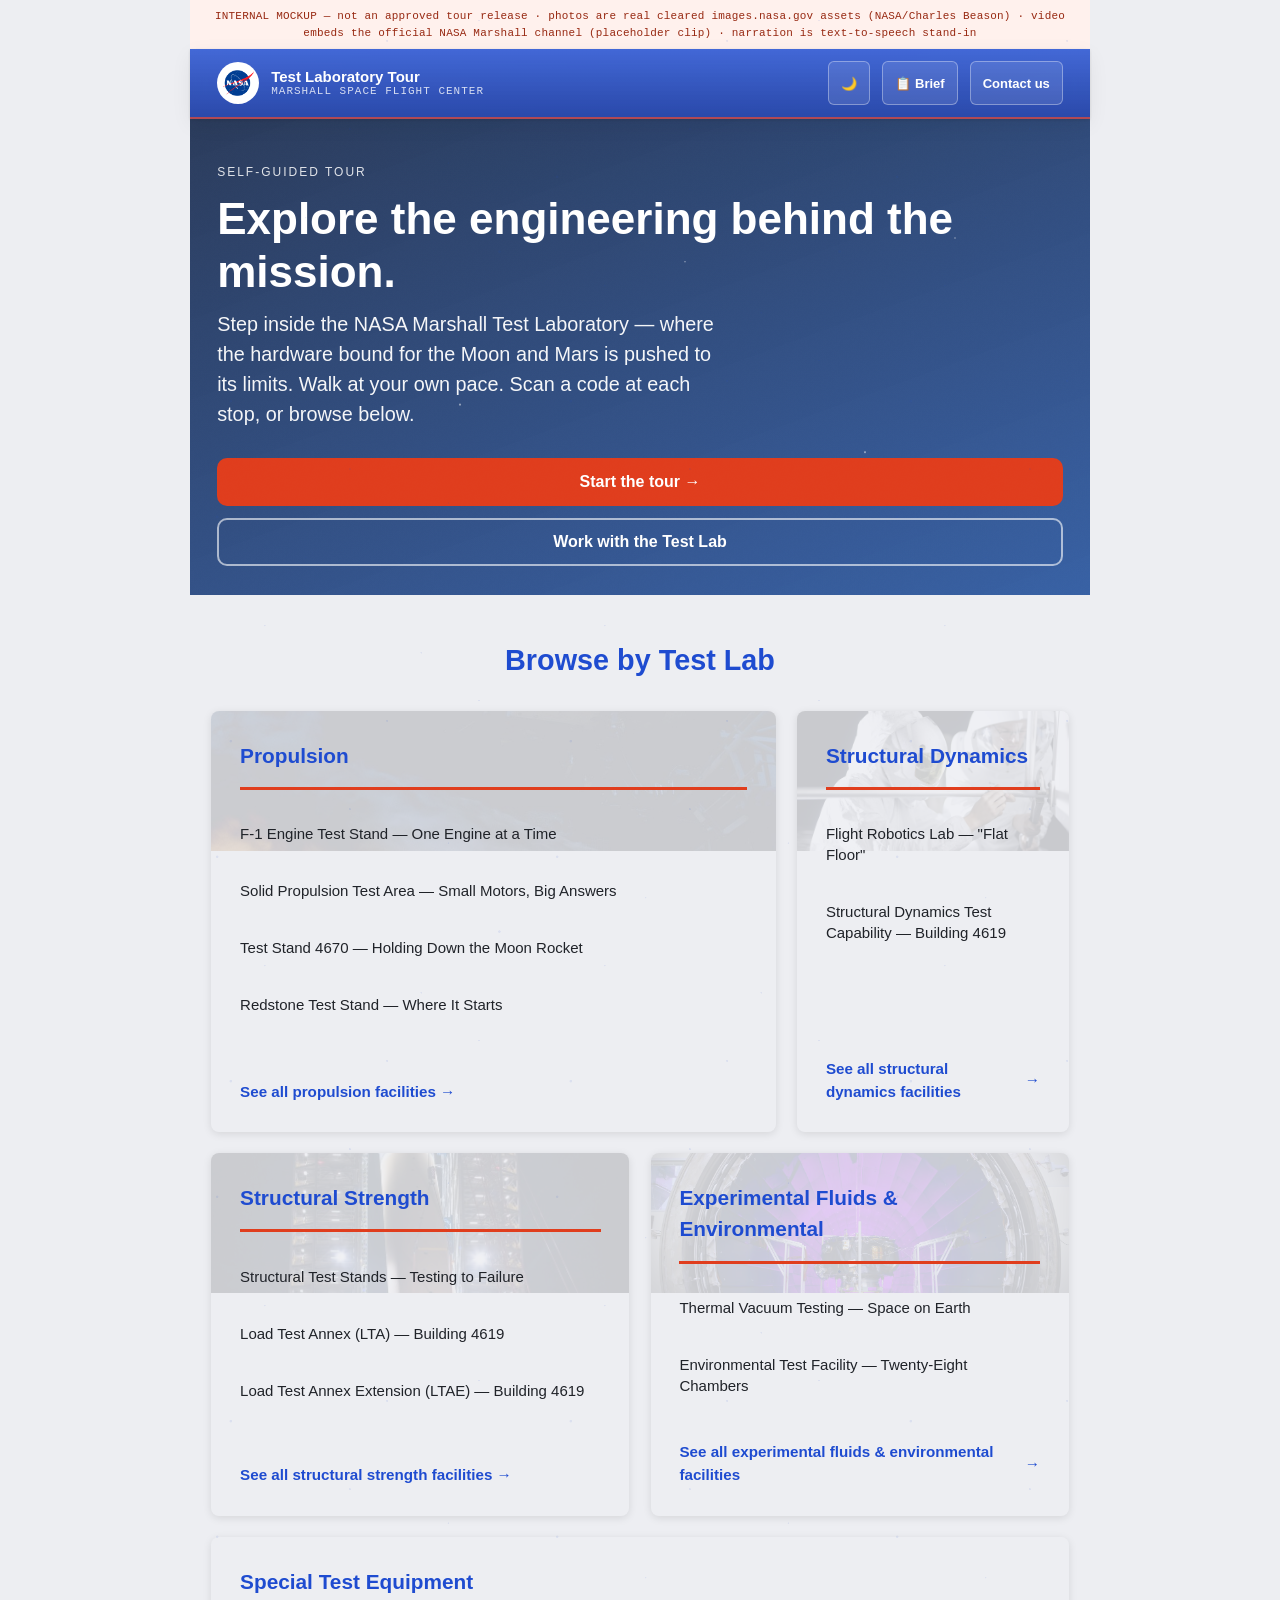
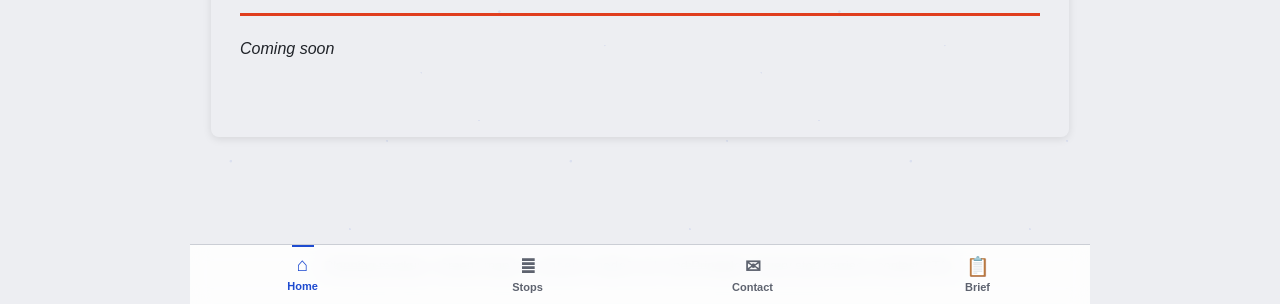
==== tourapp/index.html @ 0aaee5a4 "Initial commit: MSFC Test Lab Tour App Co-Authored-By: Claude <noreply@anthropic.com>" ====
<!DOCTYPE html>
<html lang="en">
<head>
<meta charset="UTF-8">
<meta name="viewport" content="width=device-width, initial-scale=1.0">
<title>MSFC Test Lab Tour — Mockup</title>
<link rel="stylesheet" href="css/variables.css">
<link rel="stylesheet" href="css/base.css">
<link rel="stylesheet" href="css/components.css">
<link rel="stylesheet" href="css/brief.css">
<link rel="stylesheet" href="css/tabs.css">
<link rel="stylesheet" href="css/search.css">
<link rel="stylesheet" href="css/lab-cards.css">
</head>
<body>
<a class="skip" href="#main">Skip to content</a>
<div class="shell">
  <div class="starfield" aria-hidden="true"></div>
  <div class="grain" aria-hidden="true"></div>
  <div class="mockbanner">INTERNAL MOCKUP — not an approved tour release · photos are real cleared images.nasa.gov assets (NASA/Charles Beason) · video embeds the official NASA Marshall channel (placeholder clip) · narration is text-to-speech stand-in</div>

  <header class="appbar">
    <div class="badge" aria-hidden="true"><img src="media/shared/img/NASA-Logo-Large.png" alt=""></div>
    <div class="titles">
      <b>Test Laboratory Tour</b>
      <span>Marshall Space Flight Center</span>
    </div>
    <div class="spacer"></div>
    <button class="barbtn" id="theme-toggle" onclick="toggleTheme()" aria-label="Toggle dark mode">🌙</button>
    <button class="barbtn" onclick="show('brief')">📋 Brief</button>
    <button class="barbtn" onclick="show('contact')">Contact us</button>
  </header>

  <main id="main">
    <!-- ============ WELCOME / ENTRY ============ -->
    <section id="welcome" class="view active" aria-label="Welcome">
      <div class="hero bg-floor" style="--hero-bg-url:url('media/flat-floor/img/hero-alt.jpg')">
        <div class="stars" aria-hidden="true"></div>
        <p class="eyebrow">Self-Guided Tour</p>
        <h1>Explore the engineering behind the mission.</h1>
        <p>Step inside the NASA Marshall Test Laboratory — where the hardware bound for the Moon and Mars is pushed to its limits. Walk at your own pace. Scan a code at each stop, or browse below.</p>
        <div class="cta-row">
          <button class="btn red" onclick="show('map')">Start the tour →</button>
          <button class="btn secondary" style="background:transparent;color:var(--on-accent);border-color:rgba(255,255,255,.6)" onclick="show('contact')">Work with the Test Lab</button>
        </div>
      </div>

      <!-- Lab Categories Section -->
      <div class="lab-section">
        <h2>Browse by Test Lab</h2>
        <div class="lab-grid" id="lab-grid">
          <!-- Populated by js/render.js from data/stops.js -->
        </div>
      </div>
    </section>

    <!-- ============ TOUR DIRECTORY / MAP ============ -->
    <section id="map" class="view" aria-label="Tour stops">
      <div class="pad">
        <h1>Tour stops</h1>
        <p class="muted">Marshall Test Laboratory facilities · Browse all stops or choose a curated tour below</p>

        <div class="search-box" style="margin:var(--space-lg) 0">
          <input type="search" id="stop-search" placeholder="Search by building, name, or tag..." aria-label="Search stops">
        </div>

        <div class="filter-row">
          <div class="filter-group">
            <label class="filter-label">Curated Tours</label>
            <div id="tour-chips" class="chips">
              <!-- populated from data/tours.js by js/render.js; empty/hidden if no tours defined -->
            </div>
          </div>
          <div class="filter-group">
            <label class="filter-label">Status</label>
            <div id="directory-chips" class="chips">
              <!-- Active/Legacy toggle + Campus Map, populated by js/render.js -->
            </div>
          </div>
        </div>

        <div id="directory-list">
          <!-- one .stopcard per entry in data/stops.js, populated by js/render.js -->
        </div>
      </div>
    </section>

    <!-- ============ MSFC CAMPUS MAP ============ -->
    <section id="campus-map" class="view" aria-label="MSFC campus map">
      <div class="stop-head">
        <button class="crumbs" onclick="show('map')">← All stops</button>
      </div>
      <div class="pad" style="padding-top:0">
        <h1>Campus map</h1>
        <p class="muted">Tap a pin to jump to that stop.</p>
        <div id="campus-map-mount">
          <!-- populated from data/stops.js by js/render.js -->
        </div>
      </div>
    </section>

    <!-- ============ TOUR STOPS (generated) ============ -->
    <!--
      Every <section class="view" id="..."> for a tour stop is built at
      runtime by js/render.js from data/stops.js. Add a facility by adding
      an object to that file — nothing here needs to change.
    -->
    <span id="stops-mount" style="display:contents"></span>

    <!-- ============ WORK WITH THE TEST LAB ============ -->
    <section id="contact" class="view" aria-label="Work with the Test Lab">
      <div class="hero bg-floor" style="padding:34px 22px 28px;--hero-bg-url:url('media/flat-floor/img/bg.jpg')">
        <div class="stars" aria-hidden="true"></div>
        <p class="eyebrow" style="position:relative">Partner with us</p>
        <h1 style="position:relative;font-size:26px">Work with the Test Laboratory</h1>
        <p style="position:relative">From a single test to a long-term partnership — here's how to bring your hardware to Marshall.</p>
      </div>
      <div class="pad">
        <h2 style="margin-top:8px">What we offer</h2>

        <div class="svc"><div class="ic">🛰</div><div><h3>Docking &amp; contact dynamics</h3><div class="muted" style="font-size:14px">Proximity-operations and capture testing on the Flat Floor.</div></div></div>
        <div class="svc"><div class="ic">🌗</div><div><h3>Dynamic lighting simulation</h3><div class="muted" style="font-size:14px">Recreate solar and lunar South Pole lighting conditions.</div></div></div>
        <div class="svc"><div class="ic">🤖</div><div><h3>Robotic &amp; GN&amp;C simulation</h3><div class="muted" style="font-size:14px">Man-in-the-loop simulation for guidance, navigation &amp; control.</div></div></div>

        <div class="cta-card" style="margin-top:20px">
          <h3>Get in touch</h3>
          <p>Tell us about your test needs and a Test Lab representative will follow up.</p>
          <a class="btn red small" style="margin-top:8px" href="mailto:msfc-testlab-tours@example.nasa.gov?subject=Test%20Lab%20inquiry">✉ Email the Test Lab team</a>
          <p style="margin-top:12px;font-size:12px;opacity:.8">Placeholder: a monitored <b>role mailbox</b>, not an individual — so inquiries route reliably and survive staff changes.</p>
        </div>

        <h2>Ways to partner</h2>
        <div class="info-row">
          <div class="cell"><div class="k">Agreement</div><div class="v">Space Act</div></div>
          <div class="cell"><div class="k">Funded</div><div class="v">Reimbursable</div></div>
          <div class="cell"><div class="k">Collab</div><div class="v">Gov &amp; Industry</div></div>
        </div>
        <p class="muted" style="font-size:13px;margin-top:10px">Partnering details above are placeholders for the planning mock — replace with cleared, reviewed content.</p>
      </div>
    </section>

    <!-- ============ PROJECT BRIEF (for reviewers) ============ -->
    <section id="brief" class="view brief" aria-label="Project brief">
      <div class="pad">
        <p style="color:var(--nasa-blue);font-size:12px;letter-spacing:2px;text-transform:uppercase;font-weight:700;margin:0">For reviewers</p>
        <h1>Project Brief — Test Lab Self-Guided Tour</h1>
        <p class="muted">The thinking behind the prototype: the concept, the decisions and <em>why</em>, the roadmap, and what research says makes a tour great. The interactive prototype is the <b>Home / Stops / Contact</b> tabs; this brief is the plan.</p>

        <div class="callout"><b>How to review:</b> (1) Click through the prototype — Home → Stops → Flat Floor → Contact; try <b>Listen</b>, the <b>quiz</b>, and the <b>video</b>. (2) Read this brief. (3) Anything marked “placeholder” is illustrative — real media and content go through clearance. Full write-ups live in the project folder’s <code>.md</code> files (listed at the end).</div>

        <h2>1 · The concept</h2>
        <ul>
          <li><b>What:</b> a self-guided tour visitors reach by QR at each stop (or on a loaner tablet) — facts, images, video, and a way to contact us.</li>
          <li><b>Two goals at once:</b> <em>educate</em> (the engineering) and <em>advertise</em> (our testing services). Every stop carries a “Work with the Test Lab” call-to-action.</li>
          <li><b>One repository, many outputs:</b> the same cleared content feeds the on-site tour <em>and</em> static presentations for captive audiences. Build the content once; render it many ways.</li>
        </ul>

        <h2>2 · Key decisions &amp; why</h2>
        <table>
          <thead><tr><th>#</th><th>Decision</th><th>Why</th><th>Status</th></tr></thead>
          <tbody>
            <tr><td>D1</td><td>A <b>new public content store, air-gapped</b> from the existing CUI “Capabilities &amp; Tours” app — that app is a reference for authors, never a data source</td><td>It’s a CUI system; the gap prevents spillage and brittle coupling</td><td><span class="pill">Decided</span></td></tr>
            <tr><td>D2</td><td>Mirror capability <b>names by convention</b>, no live integration</td><td>Only real overlap is identity; avoids coupling to an app we can’t change</td><td><span class="pill">Decided</span></td></tr>
            <tr><td>D3</td><td><b>Tablet-first, offline-first;</b> pilot = one loaner iPad (check-in/out)</td><td>Cell likely unavailable at stops; visitors can’t join NASA Wi-Fi</td><td><span class="pill">Decided</span></td></tr>
            <tr><td>D4</td><td><b>One content model → many renderers</b> (tablet, web, presentations)</td><td>The tour and the presentations are the same content in different contexts</td><td><span class="pill">Decided</span></td></tr>
            <tr><td>D5</td><td><b>Clearance stored as an auditable per-item record;</b> fail-closed publish gate</td><td>A yes/no boolean can’t tell “un-reviewed” from “rejected,” and leaves no audit trail</td><td><span class="pill">Decided</span></td></tr>
            <tr><td>D6</td><td><b>Content store = a team-owned SharePoint List;</b> publish via Power Automate</td><td>Non-developer editable, versioned, native audit trail; fits our M365 skills</td><td><span class="pill">Confirmed</span></td></tr>
            <tr><td>D7</td><td><b>Prefer already-public NASA sources</b> (NTRS, nasa.gov, images.nasa.gov) as cleared inputs</td><td>NASA already made the release call by publishing — lightens our review</td><td><span class="pill">Decided</span></td></tr>
          </tbody>
        </table>

        <h2>3 · Design principles (12)</h2>
        <ul>
          <li>1 · <b>Content is data, not code</b> — one repository, two products</li>
          <li>2 · <b>Static-first, server-light</b> — minimize attack surface &amp; cost</li>
          <li>3 · <b>Clearance before publish</b> — nothing ships un-reviewed</li>
          <li>4 · <b>Accessibility is the floor</b> (Section 508 / WCAG 2.1 AA)</li>
          <li>5 · <b>Works on the worst phone, worst signal</b></li>
          <li>6 · <b>Maintainable by a non-developer</b> — design for handoff</li>
          <li>7 · <b>Dual-purpose by construction</b> — educate <em>and</em> advertise</li>
          <li>8 · <b>Approved resources only</b> (NASAWDS, images.nasa.gov, official video)</li>
          <li>9 · <b>Engage through progressive disclosure</b>, not volume</li>
          <li>10 · <b>Measure intent, respect privacy</b> — anonymous, no PII</li>
          <li>11 · <b>Story over inventory</b> — don’t let the database shape the tour</li>
          <li>12 · <b>The screen serves the room</b> — point attention to the real hardware</li>
        </ul>

        <h2>4 · Roadmap</h2>
        <div class="callout warn"><b>The critical path is governance &amp; people, not software.</b> The build is the easy part. This fails — if it fails — because content can’t get cleared, no hosting path materializes, or maintenance collapses at handoff. So discovery is front-loaded and the build sits downstream of it.</div>
        <div class="spine">Phase 0  Discovery &amp; Governance  ───────────────┐  (gates everything public-facing)
                                              │
Phase 1  Content Model &amp; Store  ── partly ────┤  (can start before Phase 0 closes)
            parallel to Phase 0               ▼
Phase 2  Single-Stop Pilot (Flat Floor)  ── first live test of the clearance gate
                                              ▼
Phase 3  Evaluate  ── GO / NO-GO ─────────────┐
                                              ▼
Phase 4  Scale content + renderers     Phase 5  Handoff &amp; Sustainment (alongside 4)</div>
        <ul>
          <li><b>Phase 0 — Discovery &amp; Governance:</b> find the public-release authority + turnaround, the Comms/OCIO hosting path, and how an approval is recorded. <em>Critical path.</em></li>
          <li><b>Phase 1 — Content model &amp; store:</b> stand up the SharePoint List with the clearance fields; design a simple publish step. May overlap Phase 0.</li>
          <li><b>Phase 2 — Single-stop pilot (Flat Floor):</b> author from already-public sources, run it through the <em>real</em> clearance process, load the iPad, and walk the actual stop to test connectivity + UX.</li>
          <li><b>Phase 3 — Evaluate:</b> explicit GO/NO-GO before scaling.</li>
          <li><b>Phase 4 — Scale:</b> remaining stops + the presentation renderer + (if a path exists) public web reach.</li>
          <li><b>Phase 5 — Handoff &amp; sustainment:</b> document the publish step where it lives; a &lt;30-min, no-developer update path; clearance re-review cadence.</li>
        </ul>
        <h3>Top risks</h3>
        <table>
          <thead><tr><th>Risk</th><th>Mitigation</th></tr></thead>
          <tbody>
            <tr><td><b>CUI / export spillage</b> (highest consequence)</td><td>Air gap (D1), fail-closed gate (D5), already-public sources (D7); the tablet bundle is 100% cleared</td></tr>
            <tr><td>No viable hosting / authority path</td><td>Phase 0 finds it first; the offline on-site tour doesn’t depend on public hosting</td></tr>
            <tr><td>Connectivity worse than assumed</td><td>Offline-first (D3); Phase 2 walks the actual stop to verify</td></tr>
            <tr><td>Publish step = single point of human failure</td><td>Keep it simple; document where it lives (D6 / Phase 5)</td></tr>
            <tr><td>Scope creep to a device fleet</td><td>Pilot is one loaner iPad; a fleet is a Phase 3 decision, not an assumption</td></tr>
          </tbody>
        </table>

        <h2>5 · What makes a great tour (research)</h2>
        <p><b>Benchmark to copy: Bloomberg Connects</b> — the free digital guide behind 1,500+ museums. Praised for exactly our constraints: downloadable <b>offline</b> guides, audio/video/text mix, <b>accessibility built in</b> (VoiceOver, captions, transcripts, zoom, font scaling, translation), a no-download route, and <b>wayfinding maps</b>. For space storytelling, <b>Kennedy Space Center</b> (Atlantis / Shuttle Launch Experience) is the model — it makes engineering <em>feel</em> like a mission.</p>
        <h3>What the winners do</h3>
        <ul>
          <li><b>Story over inventory</b> — people, place, purpose, plot; emotion, not a spec catalog.</li>
          <li><b>Guide, don’t dump</b> — a clear path beats a wall of options.</li>
          <li><b>Give the visitor a goal</b> — a thing to find/answer raises dwell time. (→ the quiz on each stop.)</li>
          <li><b>Design for sound-off</b> — captions/text-first; serves engagement <em>and</em> 508.</li>
          <li><b>Audio is the on-site superpower</b> — lets eyes stay on the real hardware. (→ the “Listen” player.)</li>
          <li><b>Offline + no-download</b> — exactly our model (validates the offline tablet).</li>
          <li><b>Wayfinding</b> — visitors get lost; orientation matters.</li>
        </ul>
        <h3>The honest counter-evidence</h3>
        <div class="callout"><b>Nielsen Norman Group:</b> virtual tours have “high interaction cost, moderate usefulness,” and in real estate 82% still said in-person was decisive. <b>But that’s the case against <em>remote</em> tours — our job is the inverse and the strong one:</b> we augment a real visit, not replace it. North-star that follows: <b>the screen serves the room</b> — the device points attention <em>outward</em> to the real hardware, never competing with it. And avoid over-immersion (gyroscope AR / fast 360 pans are nauseating).</div>
        <h3>Gaps this prototype closes (and one it doesn’t)</h3>
        <ul>
          <li>✅ <b>Audio</b> — added (“Listen,” text-to-speech stand-in).</li>
          <li>✅ <b>Interaction / goal</b> — added (“Look for it” + quiz).</li>
          <li>✅ <b>Video</b> — added (cleared NASA file, plays offline; placeholder for the Flat Floor clip).</li>
          <li>⬜ <b>Wayfinding / orientation</b> — still open (needs real floor/location info).</li>
        </ul>

        <h2>6 · Status &amp; open questions</h2>
        <p><b>Done:</b> the full planning corpus (principles, content model, decisions, roadmap, research) and this interactive prototype with real cleared images, a working offline video, audio, and an interaction — now backed by a single-source-of-truth content file (<code>data/stops.js</code>) instead of hand-written HTML per stop.</p>
        <p><b>Open — and these are people/governance, not code:</b></p>
        <ul>
          <li><span class="pill open">Open</span> Who holds <b>public-release authority</b>, what’s the turnaround, and does export review issue a trackable determination ID?</li>
          <li><span class="pill open">Open</span> Who is the MSFC <b>Comms / OCIO hosting contact</b>, and what’s the real path to a public surface?</li>
          <li><span class="pill open">Open</span> <b>POC contact model</b> — recommendation: a monitored <b>role mailbox</b>, not individuals (privacy + survives staff changes).</li>
          <li><span class="pill open">Open</span> <b>Wayfinding</b> design for the tour.</li>
        </ul>

        <h2>7 · Files in this package</h2>
        <ul>
          <li><code>design-principles.md</code> — the 12 principles in full</li>
          <li><code>content-model.md</code> — the schema (stops, items, clearance record)</li>
          <li><code>decisions.md</code> — D1–D7 with rejected alternatives</li>
          <li><code>roadmap.md</code> — phases, dependencies, risk register</li>
          <li><code>reference-great-tours.md</code> — the research with sources</li>
          <li><code>lessons-learned.md</code> — running log</li>
          <li><code>tourapp/index.html</code> — this app shell (open in any browser)</li>
          <li><code>tourapp/data/stops.js</code> — every stop's content, one place to edit</li>
          <li><code>tourapp/media/&lt;stop-id&gt;/</code> — that stop's images/video</li>
        </ul>
        <div class="callout" style="margin-top:22px"><b>To share:</b> zip the whole <code>tourapp</code> folder (keeps <code>media/</code>, <code>css/</code>, <code>js/</code>, and <code>data/</code> next to <code>index.html</code>) and send it. Your teammate just opens <code>index.html</code> in a browser — no install, no internet required.</div>
      </div>
    </section>

  </main>

  <nav class="tabbar" aria-label="Primary">
    <button id="tab-welcome" class="active" onclick="show('welcome')"><span class="gi" aria-hidden="true">⌂</span>Home</button>
    <button id="tab-map" onclick="show('map')"><span class="gi" aria-hidden="true">≣</span>Stops</button>
    <button id="tab-contact" onclick="show('contact')"><span class="gi" aria-hidden="true">✉</span>Contact</button>
    <button id="tab-brief" onclick="show('brief')"><span class="gi" aria-hidden="true">📋</span>Brief</button>
  </nav>

  <footer class="note">
    Planning mockup · screens map to <code>content-model.md</code> and Principle 7 (every stop carries a contact CTA).
  </footer>

  <dialog id="lightbox" aria-label="Photo">
    <div class="lb-frame">
      <button type="button" class="lb-close" aria-label="Close">&times;</button>
      <img alt="">
      <div class="lb-body">
        <p class="lb-caption"></p>
        <p class="lb-credit"></p>
      </div>
    </div>
  </dialog>
</div>

<script src="data/stops.js"></script>
<script src="data/tours.js"></script>
<script src="js/render-tabs.js"></script>
<script src="js/render.js"></script>
<script src="js/app.js"></script>
<script src="js/tabs.js"></script>
<script src="js/search.js"></script>
<script src="js/lightbox.js"></script>
<script src="js/narration.js"></script>
<script src="js/beats.js"></script>
<script src="js/quiz.js"></script>
</body>
</html>
---- tourapp/css/variables.css ----
/*
  Design tokens — the single source of truth for color, spacing, radius,
  and type scale. Every other CSS file references these; nothing should
  hardcode a hex color or a bare px value for these properties.

  Colors use oklch() instead of hex — perceptually uniform, so nudging
  lightness/chroma shifts a color predictably without drifting its hue.

  Light theme by default with dark theme toggle support. Light theme uses
  NASA blue header on white/light gray backgrounds (NASAWDS approach).
  Dark theme available via [data-theme="dark"] on html element.
*/
:root{
  /* ---- brand ---- */
  --nasa-blue:       oklch(47.6% 0.210 264.7);   /* #0b3d91 NASA blue — primary brand */
  --nasa-blue-fill:  oklch(47.6% 0.210 264.7);   /* solid fills (buttons, header) */
  --nasa-blue-dark:  oklch(38.0% 0.180 264.7);   /* #073381 — darker hover state */
  --nasa-red:        oklch(60.1% 0.204 33.0);    /* #fc3d21 NASA red — CTA accent */
  --good:            oklch(53.0% 0.153 163.2);   /* #00834a success green */
  --amber:           oklch(75.0% 0.139 69.5);    /* gold highlight for stats */

  /* ---- ink / surfaces (light theme) ---- */
  --ink:             oklch(25.0% 0.013 266.7);   /* #1b1b1b — dark text */
  --ink-soft:        oklch(50.0% 0.020 266.6);   /* #565c65 — muted text */
  --line:            oklch(85.0% 0.010 266.3);   /* #dfe1e2 — borders */
  --bg:              oklch(95.0% 0.005 266.4);   /* #eef0f2 — page background */
  --card:            oklch(100% 0.000 0);        /* #ffffff — white cards */
  --panel-2:         oklch(97.0% 0.005 266.4);   /* #f7f8f9 — subtle elevated surface */
  --on-accent:       oklch(100% 0.000 0);        /* white text on colored buttons */

  /* ---- hero gradient ramp (blue gradient backgrounds) ---- */
  --hero-navy-1:     oklch(47.6% 0.210 264.7);   /* NASA blue start */
  --hero-navy-2:     oklch(38.0% 0.180 264.7);   /* darker blue */
  --hero-blue-1:     oklch(47.6% 0.210 264.7);   /* NASA blue */
  --hero-blue-2:     oklch(57.0% 0.200 264.7);   /* lighter blue */
  --hero-blue-3:     oklch(67.0% 0.180 263.0);   /* lightest blue */
  --audio-navy:      oklch(45.0% 0.200 267.9);   /* audio player background */
  --spine-bg:        oklch(94.0% 0.010 268.1);   /* light gray for roadmap spine */
  --spine-ink:       oklch(47.6% 0.210 264.7);   /* NASA blue for spine text */

  /* ---- tinted backgrounds (chips, badges, callouts) ---- */
  --chip-blue-bg:    oklch(85.0% 0.050 264.7);   /* light blue chip background */
  --chip-grey-bg:    oklch(90.0% 0.005 267.6);   /* light gray chip background */
  --soon-bg:         oklch(95.0% 0.020 33.0);    /* light red/orange for "coming soon" */
  --soon-ink:        oklch(45.0% 0.150 33.3);    /* dark red text */
  --correct-bg:      oklch(93.0% 0.040 163.2);   /* light green for correct answers */
  --correct-ink:     oklch(40.0% 0.120 163.2);   /* dark green text */
  --wrong-bg:        oklch(95.0% 0.030 4.5);     /* light pink for wrong answers */
  --warn-bg:         oklch(95.0% 0.030 56.2);    /* light yellow for warnings */
  --table-head-bg:   oklch(92.0% 0.020 264.8);   /* light blue-gray table headers */
  --opt-bg:          oklch(97.0% 0.005 268.9);   /* very light gray for options */
  --code-bg:         oklch(95.0% 0.010 268.8);   /* light gray code background */
  --thumb-locked-1:  oklch(88.0% 0.010 270.7);   /* light gray locked thumbnail */
  --thumb-locked-2:  oklch(82.0% 0.015 270.5);   /* medium gray locked thumbnail */
  --mockbanner-ink:  oklch(45.0% 0.150 33.3);    /* dark red text for banner */
  --mockbanner-bg:   oklch(97.0% 0.020 33.0);    /* light pink banner background */

  /* ---- shape ---- */
  --radius:10px;
  --radius-sm:6px;
  --shadow:0 1px 3px rgba(0,0,0,.12), 0 6px 20px rgba(0,0,0,.06);

  /* ---- data / utility face ----
     Numeric readouts (key facts, stats, the brief's phase spine) use a
     monospace face so figures read like instrument output rather than
     prose — a deliberate nod to the test data this app is describing. */
  --font-mono:ui-monospace,"Cascadia Mono","SF Mono",Consolas,"Roboto Mono",monospace;

  /* ---- fluid space scale ----
     clamp() gives continuous scaling with viewport instead of snapping at
     a breakpoint. --space-gutter replaces the repeated 18px/20px/22px
     page-edge paddings; new work should reach for these rather than a
     bare px value. */
  --space-3xs: 0.25rem;   /* 4px */
  --space-2xs: 0.5rem;    /* 8px */
  --space-xs:  0.75rem;   /* 12px */
  --space-sm:  1rem;      /* 16px */
  --space-md:  clamp(1rem, 0.85rem + 0.6vw, 1.5rem);      /* ~16-24px */
  --space-lg:  clamp(1.25rem, 1rem + 1vw, 2rem);          /* ~20-32px */
  --space-xl:  clamp(1.75rem, 1.3rem + 1.8vw, 3rem);      /* ~28-48px */
  --space-gutter: clamp(1.1rem, 0.9rem + 1vw, 1.75rem);   /* page-edge padding */

  /* ---- fluid type scale ---- */
  --text-sm:   0.8125rem;                                  /* 13px, static */
  --text-body: 1rem;                                       /* 16px, static */
  --text-lg:   clamp(1.0625rem, 1rem + 0.3vw, 1.25rem);    /* ~17-20px */
  --text-h2:   clamp(1.25rem, 1.1rem + 0.6vw, 1.5rem);     /* ~20-24px */
  --text-h1:   clamp(1.5rem, 1.2rem + 1.5vw, 2rem);        /* ~24-32px */
  --text-display: clamp(1.75rem, 1.3rem + 2.5vw, 2.75rem); /* hero headline */

  --font:"Public Sans","Source Sans Pro",-apple-system,"Segoe UI",Roboto,Helvetica,Arial,sans-serif;
}

/* ========================================================================
   DARK THEME — activated via [data-theme="dark"] on <html>
   ======================================================================== */
[data-theme="dark"] {
  /* ---- brand (dark mode adjustments) ---- */
  --nasa-blue:       oklch(66.5% 0.167 263.0);   /* brighter beacon blue for dark backgrounds */
  --nasa-blue-fill:  oklch(47.6% 0.210 264.7);   /* solid fills stay the same */
  --nasa-blue-dark:  oklch(24.8% 0.087 268.3);   /* darker hover state */
  --nasa-red:        oklch(60.1% 0.204 33.0);    /* red stays same */
  --good:            oklch(77.3% 0.153 163.2);   /* brighter green for dark mode */
  --amber:           oklch(82.4% 0.139 69.5);    /* brighter amber for readability */

  /* ---- ink / surfaces (dark theme) ---- */
  --ink:             oklch(94.3% 0.013 266.7);   /* starlight white text */
  --ink-soft:        oklch(68.6% 0.039 266.6);   /* muted steel-blue text */
  --line:            oklch(35.3% 0.062 266.3);   /* darker borders */
  --bg:              oklch(12.9% 0.015 266.4);   /* near-black void */
  --card:            oklch(21.2% 0.040 265.8);   /* console-panel surface */
  --panel-2:         oklch(26.4% 0.056 269.3);   /* elevated surface */
  --on-accent:       oklch(97.6% 0.006 264.5);   /* text on colored fills */

  /* ---- hero gradient ramp (dark theme) ---- */
  --hero-navy-1:     oklch(14.1% 0.021 267.2);
  --hero-navy-2:     oklch(28.9% 0.100 268.0);
  --hero-blue-1:     oklch(38.9% 0.141 264.5);
  --hero-blue-2:     oklch(52.7% 0.165 264.8);
  --hero-blue-3:     oklch(72.8% 0.119 263.0);
  --audio-navy:      oklch(21.4% 0.068 267.9);
  --spine-bg:        oklch(15.5% 0.037 268.1);
  --spine-ink:       oklch(82.1% 0.089 265.4);

  /* ---- tinted backgrounds (dark theme) ---- */
  --chip-blue-bg:    oklch(30.3% 0.096 266.4);
  --chip-grey-bg:    oklch(25.9% 0.041 267.6);
  --soon-bg:         oklch(26.2% 0.052 31.9);
  --soon-ink:        oklch(78.9% 0.123 33.3);
  --correct-bg:      oklch(29.0% 0.052 157.6);
  --correct-ink:     oklch(84.3% 0.135 161.7);
  --wrong-bg:        oklch(25.8% 0.058 4.5);
  --warn-bg:         oklch(27.9% 0.047 56.2);
  --table-head-bg:   oklch(25.4% 0.044 264.8);
  --opt-bg:          oklch(22.7% 0.042 268.9);
  --code-bg:         oklch(27.1% 0.052 268.8);
  --thumb-locked-1:  oklch(32.8% 0.057 270.7);
  --thumb-locked-2:  oklch(41.6% 0.062 270.5);
  --mockbanner-ink:  oklch(89.3% 0.057 35.6);
  --mockbanner-bg:   oklch(17.0% 0.035 31.9);

  /* ---- shadow (dark mode) ---- */
  --shadow:inset 0 1px 0 rgba(255,255,255,.05), 0 8px 20px rgba(0,0,0,.45);
}
---- tourapp/css/base.css ----
*{box-sizing:border-box}
html,body{margin:0;padding:0}
body{
  font-family:var(--font);
  color:var(--ink);
  background:var(--bg);
  line-height:1.5;
  -webkit-font-smoothing:antialiased;
}
.skip{position:absolute;left:-999px}
.skip:focus{left:8px;top:8px;background:var(--card);padding:var(--space-2xs) var(--space-xs);z-index:50;border-radius:6px}

/* shell — app-like centered column, also fine full width on a laptop. */
.shell{
  max-width:900px;margin:0 auto;min-height:100vh;position:relative;container-type:inline-size;
  background-color:var(--bg);
  background-image:radial-gradient(1100px 700px at 50% -8%, color-mix(in oklch, var(--nasa-blue-fill) 8%, transparent), transparent 60%);
  background-repeat:no-repeat;
}
[data-theme="dark"] .shell{
  background-image:radial-gradient(1100px 700px at 50% -8%, color-mix(in oklch, var(--nasa-blue-fill) 22%, transparent), transparent 60%);
}

/* starfield — subtle decorative element, more visible in dark mode */
.starfield{
  position:fixed;inset:0;z-index:1;pointer-events:none;
  background-image:
    radial-gradient(1.6px 1.6px at 12% 18%, var(--nasa-blue) 60%, transparent),
    radial-gradient(1px 1px at 34% 64%, var(--nasa-blue) 55%, transparent),
    radial-gradient(1.3px 1.3px at 58% 12%, var(--nasa-blue) 65%, transparent),
    radial-gradient(1px 1px at 76% 48%, var(--nasa-blue) 50%, transparent),
    radial-gradient(1.6px 1.6px at 91% 74%, var(--nasa-blue) 60%, transparent),
    radial-gradient(1px 1px at 22% 84%, var(--nasa-blue) 55%, transparent),
    radial-gradient(1.3px 1.3px at 47% 38%, var(--nasa-blue) 60%, transparent),
    radial-gradient(1px 1px at 68% 92%, var(--nasa-blue) 50%, transparent),
    radial-gradient(1.6px 1.6px at 8% 52%, var(--nasa-blue) 55%, transparent),
    radial-gradient(1px 1px at 85% 6%, var(--nasa-blue) 60%, transparent);
  background-size:340px 340px;
  opacity:.08;
}
[data-theme="dark"] .starfield{
  background-image:
    radial-gradient(1.6px 1.6px at 12% 18%, var(--ink) 60%, transparent),
    radial-gradient(1px 1px at 34% 64%, var(--ink) 55%, transparent),
    radial-gradient(1.3px 1.3px at 58% 12%, var(--ink) 65%, transparent),
    radial-gradient(1px 1px at 76% 48%, var(--ink) 50%, transparent),
    radial-gradient(1.6px 1.6px at 91% 74%, var(--ink) 60%, transparent),
    radial-gradient(1px 1px at 22% 84%, var(--ink) 55%, transparent),
    radial-gradient(1.3px 1.3px at 47% 38%, var(--ink) 60%, transparent),
    radial-gradient(1px 1px at 68% 92%, var(--ink) 50%, transparent),
    radial-gradient(1.6px 1.6px at 8% 52%, var(--ink) 55%, transparent),
    radial-gradient(1px 1px at 85% 6%, var(--ink) 60%, transparent);
  opacity:.4;
}

/* film-grain overlay — subtle texture, more visible in dark mode */
.grain{
  position:fixed;inset:0;z-index:5;pointer-events:none;
  opacity:.02;mix-blend-mode:overlay;
  background-image:url("data:image/svg+xml,%3Csvg xmlns='http%3A%2F%2Fwww.w3.org%2F2000%2Fsvg' width='120' height='120'%3E%3Cfilter id='n'%3E%3CfeTurbulence type='fractalNoise' baseFrequency='0.9' numOctaves='2' stitchTiles='stitch'/%3E%3C/filter%3E%3Crect width='100%25' height='100%25' filter='url(%23n)'/%3E%3C/svg%3E");
}
[data-theme="dark"] .grain{
  opacity:.05;
}

/* app bar — a deeper, two-tone navy reads more like a console fascia than
   a flat mobile-app header; the red hairline underneath is the one place
   the brand accent gets to do structural work instead of decoration. */
header.appbar{
  background:linear-gradient(180deg, var(--nasa-blue-fill), var(--nasa-blue-dark));
  color:var(--on-accent);
  display:flex;align-items:center;gap:var(--space-xs);
  padding:var(--space-xs) var(--space-gutter);position:sticky;top:0;z-index:20;
  box-shadow:var(--shadow);
  border-bottom:2px solid color-mix(in oklch, var(--nasa-red) 70%, transparent);
}
@supports (backdrop-filter:blur(1px)) or (-webkit-backdrop-filter:blur(1px)){
  header.appbar{
    background:linear-gradient(180deg, color-mix(in oklch, var(--nasa-blue-fill) 82%, transparent), color-mix(in oklch, var(--nasa-blue-dark) 88%, transparent));
    backdrop-filter:blur(10px);-webkit-backdrop-filter:blur(10px);
  }
}
/* The source PNG is a circular insignia on a wider, non-square canvas (its
   red swoosh overshoots the circle at two corners). object-fit:cover was
   cropping that canvas to fill a 1:1 box, which cut the insignia off-center
   inside its own ring — read as two overlapping circles. contain (plus
   dropping the second red ring the badge drew around it) shows the whole
   mark, centered, once. */
.badge{
  width:42px;height:42px;border-radius:50%;overflow:hidden;
  background:var(--on-accent);color:var(--nasa-blue-fill);
  display:flex;align-items:center;justify-content:center;
  font-weight:800;font-size:13px;letter-spacing:.5px;flex:0 0 auto;
  border:1px solid rgba(255,255,255,.35);
}
.badge img{width:78%;height:78%;object-fit:contain}
.appbar .titles{display:flex;flex-direction:column;line-height:1.15}
.appbar .titles b{font-size:15px;font-weight:700}
.appbar .titles span{font-size:11px;opacity:.8;text-transform:uppercase;letter-spacing:1px;font-family:var(--font-mono)}
.appbar .spacer{flex:1}
.appbar button.barbtn{
  background:rgba(255,255,255,.1);color:var(--on-accent);border:1px solid rgba(255,255,255,.35);
  padding:var(--space-2xs) var(--space-xs);border-radius:var(--radius-sm);font-size:13px;font-weight:600;cursor:pointer;font-family:inherit;
  min-height:44px;
}
.appbar button.barbtn:hover{background:rgba(255,255,255,.2);border-color:rgba(255,255,255,.55)}

main{padding:0 0 90px}
@supports (height:100dvh){.shell{min-height:100dvh}}
.view{display:none;animation:fade .25s ease}
.view.active{display:block}
@keyframes fade{from{opacity:0;transform:translateY(6px)}to{opacity:1;transform:none}}

.pad{padding:var(--space-lg) var(--space-gutter)}
h1{font-size:var(--text-h1);line-height:1.2;margin:0 0 var(--space-3xs)}
h2{font-size:var(--text-h2);margin:var(--space-xl) 0 var(--space-xs)}
h3{font-size:var(--text-lg);margin:0 0 var(--space-3xs)}
p{margin:0 0 var(--space-xs)}
.muted{color:var(--ink-soft)}

/* bottom nav */
nav.tabbar{
  position:fixed;bottom:0;left:50%;transform:translateX(-50%);width:100%;max-width:900px;
  background:var(--card);border-top:1px solid var(--line);display:flex;z-index:30;
  padding-bottom:env(safe-area-inset-bottom);
}
@supports (backdrop-filter:blur(1px)) or (-webkit-backdrop-filter:blur(1px)){
  nav.tabbar{
    background:color-mix(in oklch, var(--card) 85%, transparent);
    backdrop-filter:blur(10px);-webkit-backdrop-filter:blur(10px);
  }
}
nav.tabbar button{
  position:relative;flex:1;background:none;border:none;padding:10px 4px 12px;font-family:inherit;
  color:var(--ink-soft);font-size:11px;font-weight:600;cursor:pointer;display:flex;flex-direction:column;align-items:center;gap:3px;
  min-height:48px;
}
nav.tabbar button .gi{font-size:19px}
nav.tabbar button.active{color:var(--nasa-blue)}
nav.tabbar button.active .gi{transform:translateY(-1px)}
/* a lit selector bar above the active tab, like an instrument-panel
   indicator, instead of color alone carrying the selected state */
nav.tabbar button::before{
  content:"";position:absolute;top:0;left:50%;width:0;height:2px;background:var(--nasa-blue);
  transform:translateX(-50%);transition:width .18s ease;
}
nav.tabbar button.active::before{width:22px}
@media (prefers-reduced-motion: reduce){nav.tabbar button::before{transition:none}}

/* mock banner — set in the data face, so the disclaimer reads as a status
   line rather than competing with real body copy (kept sentence case since
   this one's long enough that all-caps would hurt legibility) */
.mockbanner{
  background:var(--mockbanner-bg);color:var(--mockbanner-ink);font-size:11px;text-align:center;
  padding:var(--space-2xs) var(--space-xs);letter-spacing:.2px;
  font-family:var(--font-mono);
}
footer.note{padding:var(--space-lg);font-size:var(--text-sm);color:var(--ink-soft);text-align:center}
.note code{background:var(--code-bg);padding:1px 5px;border-radius:4px}

@media (prefers-reduced-motion: reduce){
  .view{animation:none}
  ::view-transition-group(*), ::view-transition-old(*), ::view-transition-new(*){
    animation:none !important;
  }
}
---- tourapp/css/components.css ----
.btn{
  display:inline-flex;align-items:center;gap:var(--space-2xs);justify-content:center;
  background:var(--nasa-blue-fill);color:var(--on-accent);border:none;border-radius:10px;
  padding:var(--space-xs) var(--space-sm);font-size:var(--text-body);font-weight:700;cursor:pointer;
  font-family:inherit;text-decoration:none;width:100%;
  min-height:48px;
}
.btn:hover{background:var(--nasa-blue-dark)}
.btn.secondary{background:var(--card);color:var(--nasa-blue);border:2px solid var(--nasa-blue)}
.btn.red{background:var(--nasa-red)}
.btn.red:hover{filter:brightness(.93)}
.btn.small{width:auto;padding:var(--space-2xs) var(--space-sm);font-size:var(--text-sm);min-height:44px}

/* HERO (welcome / contact) */
.hero{
  background:
    radial-gradient(1200px 400px at 20% -10%, rgba(252,61,33,.35), transparent 60%),
    radial-gradient(900px 500px at 90% 10%, rgba(31,90,200,.55), transparent 60%),
    linear-gradient(160deg,var(--hero-navy-1) 0%, var(--nasa-blue-fill) 60%, var(--hero-navy-2) 100%);
  color:var(--on-accent);padding:var(--space-xl) var(--space-gutter) var(--space-lg);position:relative;overflow:hidden;
}
.hero .stars{position:absolute;inset:0;background-image:
  radial-gradient(1.5px 1.5px at 10% 20%,#fff,transparent),
  radial-gradient(1.5px 1.5px at 30% 60%,#fff,transparent),
  radial-gradient(1px 1px at 55% 30%,#fff,transparent),
  radial-gradient(1.5px 1.5px at 75% 70%,#fff,transparent),
  radial-gradient(1px 1px at 85% 25%,#fff,transparent),
  radial-gradient(1px 1px at 45% 80%,#fff,transparent);
  opacity:.7}
.hero .eyebrow{font-size:12px;letter-spacing:2px;text-transform:uppercase;opacity:.85;margin:0 0 var(--space-xs);position:relative}
.hero h1{font-size:var(--text-display);position:relative;margin-bottom:var(--space-xs)}
.hero p{font-size:var(--text-lg);opacity:.95;position:relative;max-width:46ch}
.hero .cta-row{position:relative;margin-top:var(--space-lg);display:flex;flex-direction:column;gap:var(--space-xs)}
.hero.bg-floor{background:linear-gradient(160deg,rgba(6,26,63,.84),rgba(11,61,145,.80)),var(--hero-bg-url);background-size:cover;background-position:center}

/* IMAGE / VIDEO placeholders */
.media{
  border-radius:12px;overflow:hidden;background:var(--nasa-blue-fill);color:var(--on-accent);
  aspect-ratio:16/9;display:flex;align-items:center;justify-content:center;
  text-align:center;position:relative;border:1px solid var(--line);
}
.media.photo{background:linear-gradient(135deg,var(--hero-blue-1),var(--hero-blue-2) 60%,var(--hero-blue-3));padding:0}
.media .ph-label{font-size:12px;opacity:.9;padding:8px 12px;background:rgba(0,0,0,.35);border-radius:20px;display:inline-flex;gap:6px;align-items:center}
.media.photo.hero-photo::after{
  content:"";position:absolute;inset:0;pointer-events:none;
  background:linear-gradient(180deg, var(--hero-navy-1) 0%, transparent 22%, transparent 78%, var(--hero-navy-2) 100%);
  opacity:.32;
}
/* signature element — a targeting-reticle frame on the one photo per stop
   that's doing the real work of showing the hardware. Drawn as plain
   gradient bars (no SVG, no new asset), corners only so it reads as an
   instrument readout around the subject rather than a decorative border. */
.media.photo.hero-photo::before{
  content:"";position:absolute;inset:10px;pointer-events:none;z-index:1;
  background-repeat:no-repeat;
  background-image:
    linear-gradient(var(--on-accent) 0 0), linear-gradient(var(--on-accent) 0 0),
    linear-gradient(var(--on-accent) 0 0), linear-gradient(var(--on-accent) 0 0),
    linear-gradient(var(--on-accent) 0 0), linear-gradient(var(--on-accent) 0 0),
    linear-gradient(var(--on-accent) 0 0), linear-gradient(var(--on-accent) 0 0);
  background-size:
    18px 2px, 2px 18px, 18px 2px, 2px 18px,
    18px 2px, 2px 18px, 18px 2px, 2px 18px;
  background-position:
    top left, top left, top right, top right,
    bottom left, bottom left, bottom right, bottom right;
  opacity:.8;
}
/* orient beat — the callout markers below are positioned by xPct/yPct
   against the full source image, so this variant must show that image
   uncropped (letterboxed if needed) rather than the usual object-fit:cover;
   cover would crop portrait HAER drawings and shift every marker off-target. */
.orient-photo{aspect-ratio:auto}
.orient-photo .shot{height:auto;object-fit:contain;background:var(--bg)}

/* zoomable photos — hero, detail, and gallery shots all share this trigger.
   A real <button> wrapper (not a click handler on the <img>) is what makes
   it keyboard-operable and gets a free focus ring; the "Enlarge" hint stays
   hidden until hover/focus so it doesn't compete with the reticle framing. */
button.zoomable{
  display:block;width:100%;height:100%;padding:0;margin:0;border:none;
  background:none;cursor:zoom-in;font:inherit;text-align:left;
  position:relative;align-self:stretch;
}
button.zoomable .zoom-hint{
  position:absolute;right:8px;bottom:8px;z-index:2;
  font-size:11px;font-weight:600;color:var(--on-accent);
  background:color-mix(in oklch, var(--bg) 55%, transparent);
  border-radius:20px;padding:3px 9px;opacity:0;transition:opacity .15s ease;
}
button.zoomable:hover .zoom-hint,
button.zoomable:focus-visible .zoom-hint{opacity:1}
@media (prefers-reduced-motion: reduce){button.zoomable .zoom-hint{transition:none}}

/* lightbox — one native <dialog>, reused for every photo. showModal() gives
   it top-layer rendering (no z-index needed against the appbar/tabbar) plus
   built-in focus trapping and Escape-to-close for free. */
dialog#lightbox{
  border:none;padding:0;background:transparent;
  max-width:min(94vw, 920px);width:100%;border-radius:var(--radius);
}
dialog#lightbox::backdrop{background:color-mix(in oklch, var(--bg) 85%, transparent)}
dialog#lightbox .lb-frame{
  background:var(--card);border:1px solid var(--line);border-radius:var(--radius);
  overflow:hidden;box-shadow:var(--shadow);position:relative;
}
dialog#lightbox .lb-close{
  position:absolute;top:8px;right:8px;z-index:2;
  background:color-mix(in oklch, var(--bg) 60%, transparent);color:var(--on-accent);
  border:none;border-radius:50%;width:44px;height:44px;font-size:18px;cursor:pointer;
  display:flex;align-items:center;justify-content:center;
}
dialog#lightbox img{display:block;width:100%;max-height:65vh;object-fit:contain;background:#000}
dialog#lightbox .lb-body{padding:var(--space-sm) var(--space-sm) var(--space-xs)}
dialog#lightbox .lb-caption{font-size:var(--text-body);color:var(--ink);font-weight:600;margin:0 0 6px}
dialog#lightbox .lb-credit{font-size:12px;color:var(--ink-soft);line-height:1.4;margin:0}

.media.video::after{
  content:"►";position:absolute;width:60px;height:60px;border-radius:50%;
  background:rgba(255,255,255,.9);color:var(--nasa-blue-fill);display:flex;align-items:center;
  justify-content:center;font-size:22px;padding-left:4px;
}
.cap{font-size:12px;color:var(--ink-soft);margin:6px 2px 0;display:flex;gap:6px;align-items:center}
img.shot{display:block;width:100%;height:100%;object-fit:cover}
.credit{font-size:11px;color:var(--ink-soft);margin:6px 2px 14px;line-height:1.4}
.stopcard .thumb img{width:100%;height:100%;object-fit:cover;display:block}
.media iframe{position:absolute;inset:0;width:100%;height:100%;border:0}
.media video{position:absolute;inset:0;width:100%;height:100%;object-fit:contain;background:#000}

/* audio + interaction */
.audio{display:flex;align-items:center;gap:var(--space-xs);background:var(--audio-navy);color:var(--on-accent);border-radius:12px;padding:var(--space-xs) var(--space-sm);margin:var(--space-sm) 0}
/* the one place amber fills a whole control rather than just a numeral —
   reads as a lit "power on" button on the console, the audio player's
   signature moment. */
.audio-btn{background:var(--nasa-red);color:white;border:none;border-radius:50px;padding:var(--space-xs) var(--space-sm);font-weight:800;font-size:15px;cursor:pointer;font-family:inherit;flex:0 0 auto;min-height:44px}
.audio-btn:hover{filter:brightness(.93)}
.audio-meta{display:flex;flex-direction:column;line-height:1.3}
.audio-meta span{font-size:12px;opacity:.85}
.interact{background:var(--card);border:1px solid var(--line);border-radius:12px;padding:16px 18px;margin:18px 0}
.interact h3{margin-bottom:6px}
.interact .look{color:var(--ink-soft);font-size:14px;margin:0}
.quiz{margin-top:14px;border-top:1px solid var(--line);padding-top:14px}
.quiz .q{font-weight:700;margin:0 0 10px}
/* native <button> text doesn't inherit color the way other elements do —
   without this, quiz answers rendered as near-black UA default text on
   the dark panel background instead of following --ink. */
.opt{display:block;width:100%;text-align:left;background:var(--opt-bg);color:var(--ink);border:1.5px solid var(--line);border-radius:var(--radius-sm);padding:var(--space-sm) var(--space-md);margin-bottom:var(--space-xs);font-family:inherit;font-size:15px;cursor:pointer;min-height:48px;line-height:1.4}
.opt:hover{border-color:var(--nasa-blue)}
.opt:disabled{cursor:default}
.opt.correct{background:var(--correct-bg);border-color:var(--good);color:var(--correct-ink);font-weight:700}
.opt.wrong{background:var(--wrong-bg);border-color:var(--nasa-red);color:var(--soon-ink)}
.quiz-result{margin:6px 2px 0;font-size:14px;font-weight:600;line-height:1.4}

/* cards / directory */
/* the array order in data/stops.js *is* the walking order of the tour —
   a real sequence, not a decorative list — so a plate-style index number
   is legitimate wayfinding here, not a generic 01/02/03 template flourish. */
#directory-list{counter-reset:stop}
.stopcard{
  counter-increment:stop;position:relative;
  background:var(--card);border:1px solid var(--line);border-radius:var(--radius);
  overflow:hidden;box-shadow:var(--shadow);margin-bottom:14px;cursor:pointer;
  display:flex;gap:0;flex-direction:column;text-align:left;width:100%;padding:0;font-family:inherit;
}
.stopcard:hover{border-color:var(--nasa-blue)}
.stopcard:focus-visible{outline:2px solid var(--nasa-blue);outline-offset:2px}
.stopcard::before{
  content:counter(stop, decimal-leading-zero);
  position:absolute;top:8px;left:8px;z-index:2;
  font-family:var(--font-mono);font-size:11px;font-weight:700;color:var(--on-accent);
  background:color-mix(in oklch, var(--bg) 65%, transparent);
  padding:2px 7px;border-radius:20px;letter-spacing:.5px;
}
.stopcard .thumb{height:120px;background:linear-gradient(135deg,var(--hero-blue-1),var(--hero-blue-2));position:relative}
.stopcard .thumb.locked{background:linear-gradient(135deg,var(--thumb-locked-1),var(--thumb-locked-2));filter:grayscale(.2)}
.stopcard .body{padding:14px 16px}
.stopcard h3{font-size:17px;margin:0 0 4px;color:var(--ink)}
.stopcard .meta{font-size:13px;color:var(--ink-soft)}
/* .stopcard's real available width comes from .shell, which can render
   narrower than a phone or as wide as 900px on the iPad — a container
   query lets a wide-enough card go horizontal instead of stacked. */
@container (min-width:480px){
  .stopcard{flex-direction:row}
  .stopcard .thumb{width:140px;height:auto;flex:0 0 auto}
}

.chips{display:flex;flex-wrap:wrap;gap:var(--space-3xs);margin:var(--space-2xs) 0 0}
.chip{font-size:11px;background:var(--chip-blue-bg);color:var(--nasa-blue);border-radius:20px;padding:4px 10px;font-weight:600}
.chip.grey{background:var(--chip-grey-bg);color:var(--ink-soft)}
/* button.chip only matches the directory filter row — the per-stop tags
   render as <span class="chip"> and stay purely decorative/read-only. */
button.chip{
  border:1.5px solid transparent;cursor:pointer;font-family:inherit;
  padding:6px 12px;min-height:36px;
  transition:background-color .15s ease, border-color .15s ease, color .15s ease;
}
button.chip:hover{border-color:var(--nasa-blue)}
button.chip.active{background:var(--nasa-blue-fill);color:var(--on-accent)}
button.chip.grey.active{background:color-mix(in oklch, var(--ink-soft) 45%, black);color:var(--on-accent)}
@media (prefers-reduced-motion: reduce){button.chip{transition:none}}
.badge-soon{font-size:11px;background:var(--soon-bg);color:var(--soon-ink);border-radius:20px;padding:4px 10px;font-weight:700}
.badge-cleared{font-size:11px;color:var(--good);font-weight:700;display:inline-flex;align-items:center;gap:5px}
/* demolished-facility stops (Neutral Buoyancy Simulator, Dynamic Test Stand,
   T-Tower) are still visitable and full of content — just not a standing
   structure — so this reads as a neutral status label, not a warning. */
.badge-legacy{font-size:11px;color:var(--ink-soft);font-weight:700;display:inline-flex;align-items:center;gap:5px}

/* stop detail */
.stop-head{padding:18px 18px 6px}
.crumbs{font-size:13px;color:var(--ink-soft);margin-bottom:8px;cursor:pointer;display:inline-flex;gap:6px;align-items:center;background:none;border:none;font-family:inherit;padding:0}
.crumbs:hover{color:var(--nasa-blue)}
.factbox{background:var(--card);border:1px solid var(--line);border-left:5px solid var(--nasa-red);border-radius:10px;padding:var(--space-xs) var(--space-sm);margin:var(--space-sm) 0;font-size:var(--text-lg);font-weight:600}
.keyfacts{list-style:none;padding:0;margin:0}
.keyfacts li{display:flex;gap:12px;padding:12px 2px;border-bottom:1px solid var(--line)}
.keyfacts li:last-child{border-bottom:none}
/* the app's one recurring "lit instrument readout" signature — key facts
   are the numbers a visitor actually came to learn, so they get the
   telemetry-amber treatment with a faint glow instead of the general
   blue accent used everywhere else. */
.keyfacts .num{font-size:20px;font-weight:800;color:var(--amber);min-width:100px;font-family:var(--font-mono);text-shadow:0 0 14px color-mix(in oklch, var(--amber) 55%, transparent);padding-right:var(--space-sm)}
.keyfacts .lbl{font-size:14px;color:var(--ink-soft)}

details{background:var(--card);border:1px solid var(--line);border-radius:10px;margin:var(--space-xs) 0;overflow:hidden}
summary{padding:14px 16px;font-weight:700;cursor:pointer;list-style:none;display:flex;justify-content:space-between;align-items:center}
summary::-webkit-details-marker{display:none}
summary::after{content:"+";font-size:22px;color:var(--nasa-blue)}
details[open] summary::after{content:"–"}
details .inner{padding:0 16px 16px}

.info-row{display:flex;gap:14px;flex-wrap:wrap;margin:10px 0}
.info-row .cell{flex:1;min-width:130px;background:var(--card);border:1px solid var(--line);border-radius:10px;padding:12px 14px}
.info-row .cell .k{font-size:12px;color:var(--ink-soft);text-transform:uppercase;letter-spacing:.5px}
.info-row .cell .v{font-size:16px;font-weight:700;margin-top:2px}

.cta-card{background:linear-gradient(135deg,var(--nasa-blue-fill),var(--hero-navy-2));color:var(--on-accent);border-radius:var(--radius);padding:var(--space-lg);margin:var(--space-xl) 0}
.cta-card h3{color:var(--on-accent);font-size:var(--text-lg)}
.cta-card p{opacity:.92;font-size:14px}

.stop-nav{display:flex;gap:10px;margin-top:22px}
.stop-nav .btn.secondary{width:auto;flex:1}

/* scroll reveal — keyfacts / gallery / interact fade+rise into place as the
   page scrolls. @supports guards Safari (no scroll-driven animations yet):
   without it those browsers would ship elements stuck at opacity:0. */
@media (prefers-reduced-motion: no-preference){
  @supports (animation-timeline: view()){
    .keyfacts li, .gallery-item, .interact{
      animation:reveal-up .5s linear both;
      animation-timeline:view();
      animation-range:entry 0% cover 40%;
    }
    @keyframes reveal-up{
      from{opacity:0;transform:translateY(16px)}
      to{opacity:1;transform:none}
    }
  }
}

/* photo gallery */
/* .gallery-grid renders inside .stop-detail content at whatever width
   .shell allows it — a container query, not a viewport query, is what
   actually describes its available space. */
.gallery-grid{display:grid;grid-template-columns:1fr;gap:10px;margin:10px 0}
.gallery-item{margin:0;background:var(--card);border:1px solid var(--line);border-radius:10px;overflow:hidden}
.gallery-item img{display:block;width:100%;aspect-ratio:4/3;object-fit:cover}
.gallery-item figcaption{font-size:11px;color:var(--ink-soft);padding:8px 10px;line-height:1.35;display:flex;flex-direction:column;gap:3px}
.gallery-item .cap-text{color:var(--ink);font-weight:600;font-size:12px}
.gallery-item .cap-credit{opacity:.85}
@container (min-width:420px){.gallery-grid{grid-template-columns:repeat(2,1fr)}}
@container (min-width:640px){.gallery-grid{grid-template-columns:repeat(3,1fr)}}

/* contact / work-with-us */
.svc{display:flex;gap:var(--space-xs);align-items:flex-start;background:var(--card);border:1px solid var(--line);border-radius:10px;padding:var(--space-xs) var(--space-sm);margin-bottom:var(--space-xs)}
.svc .ic{width:38px;height:38px;border-radius:9px;background:var(--chip-blue-bg);color:var(--nasa-blue);display:flex;align-items:center;justify-content:center;font-size:18px;flex:0 0 auto}

/* beat sequence (Arrive -> Orient -> Narrate -> Branch -> Advance) --
   js/beats.js toggles which .beat is active; this file only says what
   "active" looks like. */
.beat{display:none}
.beat.active{display:block}

.beat-progress{
  display:flex;gap:var(--space-3xs);padding:0 var(--space-gutter);margin-bottom:var(--space-xs);
  overflow-x:auto;
}
.beat-step{
  display:flex;flex-direction:column;align-items:center;gap:4px;flex:1;min-width:0;min-height:44px;
  background:none;border:none;font-family:inherit;cursor:pointer;color:var(--ink-soft);
  padding:var(--space-3xs) var(--space-2xs);
}
.beat-step .step-num{
  width:22px;height:22px;border-radius:50%;display:flex;align-items:center;justify-content:center;
  font-size:11px;font-weight:700;font-family:var(--font-mono);
  background:var(--panel-2);color:var(--ink-soft);
}
.beat-step .step-label{font-size:10px;letter-spacing:.3px;text-transform:uppercase;white-space:nowrap}
.beat-step.active{color:var(--ink)}
.beat-step.active .step-num{background:var(--nasa-blue-fill);color:var(--on-accent)}

.arrive-photo{margin-top:var(--space-sm)}

.look{color:var(--ink-soft);font-size:14px;margin:0 0 var(--space-sm)}

.hazard-chips{display:flex;flex-wrap:wrap;gap:var(--space-3xs);margin:var(--space-xs) 0}
.chip.hazard{background:var(--warn-bg);color:var(--soon-ink)}

/* orient callout hotspots -- tap-toggle rather than hover-reveal, since the
   iPad this app targets has no hover. Separate sibling <button>s layered
   over the photo (not a button-in-button) so each hotspot stays its own
   focusable, keyboard-operable control. */
.callout-marker{
  position:absolute;transform:translate(-50%,-50%);z-index:2;
  background:none;border:none;padding:0;cursor:pointer;font-family:inherit;
  display:flex;align-items:center;gap:6px;
}
.callout-marker .dot{
  width:20px;height:20px;border-radius:50%;flex:0 0 auto;
  background:color-mix(in oklch, var(--nasa-blue) 55%, transparent);
  border:2px solid var(--nasa-blue);
  box-shadow:0 0 0 4px color-mix(in oklch, var(--nasa-blue) 22%, transparent);
}
.callout-marker .callout-label{
  font-size:12px;font-weight:600;color:var(--on-accent);white-space:nowrap;pointer-events:none;
  background:color-mix(in oklch, var(--bg) 55%, transparent);
  border-radius:20px;padding:3px 10px;
  opacity:0;transform:translateX(-4px);transition:opacity .15s ease, transform .15s ease;
}
.callout-marker.shown .callout-label,
.callout-marker:focus-visible .callout-label{opacity:1;transform:none}
@media (prefers-reduced-motion: reduce){.callout-marker .callout-label{transition:none}}

/* campus map -- reuses .callout-marker, but a map pin's label should be
   glanceable up front (unlike a photo hotspot's tap-to-reveal caption). */
.campus-map-frame{aspect-ratio:1/1}
.campus-pin .callout-label{opacity:1;transform:none}

/* arrive locator -- small non-interactive preview of the shared campus map
   with a highlight box over this stop, paired above the zoomed-in detail
   photo (the establishing-shot/detail-shot pattern). */
.locator-frame{aspect-ratio:1/1;max-width:220px;margin:0 auto var(--space-sm)}
.locator-box{
  position:absolute;transform:translate(-50%,-50%);pointer-events:none;
  border:2px solid var(--nasa-blue);border-radius:3px;
  background:color-mix(in oklch, var(--nasa-blue) 18%, transparent);
}

/* narrate: always-visible transcript + reveal cards. Cue points only ever
   highlight -- nothing here is ever hidden behind playback, so the panel
   is just as usable with the sound off. */
.transcript{
  background:var(--card);border:1px solid var(--line);border-radius:var(--radius);
  padding:var(--space-sm);margin:var(--space-sm) 0;font-size:var(--text-lg);line-height:1.5;
}
.t-seg{color:var(--ink-soft);transition:color .2s ease}
.t-seg.seg-active{color:var(--ink)}
@media (prefers-reduced-motion: reduce){.t-seg{transition:none}}

.reveal-card{
  border:1px solid var(--line);border-radius:var(--radius);
  padding:var(--space-xs) var(--space-sm);margin:var(--space-xs) 0;
  transition:border-color .2s ease, background-color .2s ease;
}
.reveal-card.seen{background:var(--card)}
.reveal-card.active{border-color:var(--nasa-blue)}
@media (prefers-reduced-motion: reduce){.reveal-card{transition:none}}

.scrub-row{display:flex;align-items:center;gap:var(--space-xs);margin:var(--space-2xs) 0 var(--space-sm)}
.scrub-bar{flex:1;accent-color:var(--nasa-blue);min-height:24px}
.scrub-bar:disabled{opacity:.4}
.time-readout{display:flex;gap:4px;font-size:11px;font-family:var(--font-mono);color:var(--ink-soft);white-space:nowrap}

.ask-list{margin:0;padding-left:1.1em}
.ask-list li{margin-bottom:6px;color:var(--ink-soft);font-size:14px}
---- tourapp/css/brief.css ----
/* Styles used only by the reviewer "Project Brief" view.
   Safe to drop this file (and the #brief section) entirely for a production build. */
.brief .pad{max-width:780px;margin:0 auto}
.brief h1{margin-top:6px}
.brief h2{border-bottom:2px solid var(--nasa-blue);padding-bottom:6px;margin-top:32px;font-size:21px}
.brief h3{margin-top:18px;font-size:16px}
.brief p{font-size:15px}
.brief ul{padding-left:20px;margin:8px 0}
.brief li{margin-bottom:7px;font-size:15px}
.brief code{background:var(--code-bg);padding:1px 5px;border-radius:4px;font-size:13px}
.callout{background:var(--chip-blue-bg);border-left:5px solid var(--nasa-blue);border-radius:var(--radius-sm);padding:14px 16px;margin:16px 0;font-size:14px}
.callout.warn{background:var(--warn-bg);border-left-color:var(--nasa-red)}
.brief table{width:100%;border-collapse:collapse;margin:14px 0;font-size:13px}
.brief th,.brief td{border:1px solid var(--line);padding:9px 11px;text-align:left;vertical-align:top}
.brief th{background:var(--table-head-bg);font-size:12px;text-transform:uppercase;letter-spacing:.4px}
.pill{display:inline-block;font-size:11px;font-weight:700;padding:3px 9px;border-radius:20px;background:var(--correct-bg);color:var(--correct-ink);white-space:nowrap}
.pill.open{background:var(--warn-bg);color:var(--soon-ink)}
.spine{font-family:var(--font-mono);font-size:12px;background:var(--spine-bg);color:var(--spine-ink);padding:16px;border-radius:var(--radius);overflow-x:auto;white-space:pre;line-height:1.55;margin:14px 0}
---- tourapp/css/tabs.css ----
/* Tab navigation for stop pages */

.stop-header {
  background: var(--card);
  border-bottom: 1px solid var(--line);
}

.stop-header .pad {
  padding-top: var(--space-md);
  padding-bottom: var(--space-md);
}

.stop-header h1 {
  margin-bottom: var(--space-3xs);
}

.stop-tabs {
  display: flex;
  gap: 0;
  background: var(--card);
  border-bottom: 2px solid var(--line);
  position: sticky;
  top: 57px; /* below the app header */
  z-index: 15;
  overflow-x: auto;
  -webkit-overflow-scrolling: touch;
}

@supports (backdrop-filter: blur(1px)) or (-webkit-backdrop-filter: blur(1px)) {
  .stop-tabs {
    background: color-mix(in oklch, var(--card) 90%, transparent);
    backdrop-filter: blur(10px);
    -webkit-backdrop-filter: blur(10px);
  }
}

.tab-btn {
  flex: 1;
  min-width: 80px;
  background: none;
  border: none;
  border-bottom: 3px solid transparent;
  padding: var(--space-sm) var(--space-xs);
  font-family: inherit;
  font-size: 15px;
  font-weight: 600;
  color: var(--ink-soft);
  cursor: pointer;
  transition: all 0.2s ease;
  white-space: nowrap;
}

.tab-btn:hover {
  background: color-mix(in oklch, var(--nasa-blue) 8%, transparent);
  color: var(--nasa-blue);
}

.tab-btn.active {
  color: var(--nasa-blue);
  border-bottom-color: var(--nasa-blue);
  background: color-mix(in oklch, var(--nasa-blue) 5%, transparent);
}

.tab-btn:focus-visible {
  outline: 2px solid var(--nasa-blue);
  outline-offset: -2px;
}

@media (prefers-reduced-motion: reduce) {
  .tab-btn {
    transition: none;
  }
}

/* Tab panels */

.tab-content {
  position: relative;
}

.tab-panel {
  animation: fadeInTab 0.25s ease;
}

.tab-panel[hidden] {
  display: none;
}

@keyframes fadeInTab {
  from {
    opacity: 0;
    transform: translateY(8px);
  }
  to {
    opacity: 1;
    transform: translateY(0);
  }
}

@media (prefers-reduced-motion: reduce) {
  .tab-panel {
    animation: none;
  }
}

/* Ensure tab content sections have proper spacing */

.tab-panel .pad {
  padding-top: var(--space-lg);
  padding-bottom: var(--space-xl);
}

.tab-panel h2:first-of-type {
  margin-top: 0;
}

/* Why it matters - three-part structure */

.why-matters {
  display: flex;
  flex-direction: column;
  gap: var(--space-lg);
  margin-top: var(--space-md);
}

.why-section {
  background: var(--card);
  border: 1px solid var(--line);
  border-left: 4px solid var(--nasa-blue);
  border-radius: var(--radius);
  padding: var(--space-md);
}

.why-section h3 {
  font-size: var(--text-lg);
  margin: 0 0 var(--space-2xs);
  color: var(--nasa-blue);
  text-transform: uppercase;
  letter-spacing: 0.5px;
  font-weight: 700;
}

.why-section p {
  margin: 0;
  color: var(--ink);
}

@media (min-width: 768px) {
  .why-matters {
    display: grid;
    grid-template-columns: 1fr 1fr;
    gap: var(--space-md);
  }
}

/* Mobile refinements */

@media (max-width: 600px) {
  .tab-btn {
    font-size: 13px;
    padding: var(--space-xs) var(--space-3xs);
    min-width: 60px;
  }
}

@media (max-width: 480px) {
  .tab-btn {
    font-size: 12px;
    padding: var(--space-2xs) var(--space-3xs);
    min-width: 50px;
  }
}
---- tourapp/css/search.css ----
/* Search box for stops directory */

.search-box {
  position: relative;
}

.search-box input[type="search"] {
  width: 100%;
  padding: var(--space-sm) var(--space-md);
  font-size: 16px;
  font-family: inherit;
  border: 2px solid var(--line);
  border-radius: var(--radius);
  background: var(--card);
  color: var(--ink);
  transition: border-color 0.2s ease, box-shadow 0.2s ease;
}

.search-box input[type="search"]:focus {
  outline: none;
  border-color: var(--nasa-blue);
  box-shadow: 0 0 0 3px color-mix(in oklch, var(--nasa-blue) 15%, transparent);
}

.search-box input[type="search"]::placeholder {
  color: var(--ink-soft);
}

/* Remove default search clear button in WebKit */
.search-box input[type="search"]::-webkit-search-cancel-button {
  -webkit-appearance: none;
  appearance: none;
}

@media (prefers-reduced-motion: reduce) {
  .search-box input[type="search"] {
    transition: none;
  }
}

/* Filter row - contains curated tours and status toggle */

.filter-row {
  display: flex;
  gap: var(--space-lg);
  margin: var(--space-lg) 0;
  flex-wrap: wrap;
}

.filter-group {
  flex: 1;
  min-width: 200px;
  background: var(--card);
  border: 1px solid var(--line);
  border-radius: var(--radius);
  padding: var(--space-sm);
}

.filter-label {
  display: block;
  font-size: var(--text-sm);
  font-weight: 600;
  color: var(--ink-soft);
  text-transform: uppercase;
  letter-spacing: 0.5px;
  margin-bottom: var(--space-2xs);
}

.filter-group .chips {
  margin: 0;
  display: flex;
  flex-wrap: wrap;
  gap: var(--space-2xs);
  align-items: center;
}

/* Campus Map button floats to the right in Status container */
.filter-group .chips button[onclick*="campus-map"] {
  margin-left: auto;
}

@media (max-width: 600px) {
  .filter-row {
    flex-direction: column;
    gap: var(--space-sm);
  }

  .filter-group {
    min-width: 0;
  }
}
---- tourapp/css/lab-cards.css ----
/* Lab Categories - Bento Grid Layout */

.lab-section {
  margin-top: var(--space-2xl);
  padding: 0 var(--space-md);
}

.lab-section h2 {
  font-size: 1.8rem;
  color: var(--nasa-blue);
  margin-bottom: var(--space-lg);
  text-align: center;
  font-weight: 700;
}

.lab-grid {
  display: grid;
  grid-template-columns: repeat(6, 1fr);
  grid-auto-rows: minmax(200px, auto);
  gap: var(--space-md);
  max-width: 1200px;
  margin: 0 auto;
}

/* Lab Cards */
.lab-card {
  background: var(--surface);
  border-radius: 8px;
  padding: var(--space-lg);
  box-shadow: 0 2px 8px rgba(0,0,0,0.1);
  transition: transform 0.2s ease, box-shadow 0.2s ease;
  display: flex;
  flex-direction: column;
  position: relative;
  overflow: hidden;
}

.lab-card:hover {
  transform: translateY(-2px);
  box-shadow: 0 4px 16px rgba(0,0,0,0.15);
}

/* Lab card hero image */
.lab-card-hero {
  position: absolute;
  top: 0;
  left: 0;
  right: 0;
  height: 140px;
  background-size: cover;
  background-position: center;
  opacity: 0.15;
  z-index: 0;
}

.lab-card-content {
  position: relative;
  z-index: 1;
  display: flex;
  flex-direction: column;
  height: 100%;
}

.lab-card-content h3 {
  color: var(--nasa-blue);
  font-size: 1.3rem;
  margin-bottom: var(--space-md);
  padding-bottom: var(--space-sm);
  border-bottom: 3px solid var(--nasa-red);
  font-weight: 700;
}

.lab-card-content .stop-list {
  list-style: none;
  margin: 0 0 var(--space-md) 0;
  padding: 0;
  flex-grow: 1;
}

.lab-card-content .stop-list li {
  margin-bottom: var(--space-xs);
}

.lab-card-content .stop-list a {
  color: var(--on-surface);
  text-decoration: none;
  display: block;
  padding: var(--space-xs) 0;
  transition: color 0.2s ease;
  font-size: 15px;
  line-height: 1.4;
}

.lab-card-content .stop-list a:hover {
  color: var(--nasa-blue);
  text-decoration: underline;
}

.lab-card-content .see-all {
  color: var(--nasa-blue);
  font-weight: 600;
  text-decoration: none;
  display: inline-flex;
  align-items: center;
  font-size: 0.95rem;
  margin-top: auto;
}

.lab-card-content .see-all:hover {
  text-decoration: underline;
}

.lab-card-content .see-all::after {
  content: " →";
  margin-left: 4px;
}

/* Bento Layout - Asymmetric sizes for visual hierarchy */
.lab-card:nth-child(1) {
  /* Propulsion - Large hero card */
  grid-column: span 4;
  grid-row: span 2;
}

.lab-card:nth-child(2) {
  /* Structural Dynamics - Tall card */
  grid-column: span 2;
  grid-row: span 2;
}

.lab-card:nth-child(3) {
  /* Structural Strength - Medium card */
  grid-column: span 3;
  grid-row: span 1;
}

.lab-card:nth-child(4) {
  /* Experimental Fluids & Environmental - Medium card */
  grid-column: span 3;
  grid-row: span 1;
}

.lab-card:nth-child(5) {
  /* Special Test Equipment - Wide card */
  grid-column: span 6;
  grid-row: span 1;
}

/* Tablet/Medium screens */
@media (max-width: 968px) {
  .lab-grid {
    grid-template-columns: repeat(2, 1fr);
    grid-auto-rows: minmax(180px, auto);
  }

  .lab-card:nth-child(1),
  .lab-card:nth-child(2),
  .lab-card:nth-child(3),
  .lab-card:nth-child(4),
  .lab-card:nth-child(5) {
    grid-column: span 1;
    grid-row: span 1;
  }
}

/* Mobile screens */
@media (max-width: 768px) {
  .lab-section {
    margin-top: var(--space-xl);
    padding: 0 var(--space-sm);
  }

  .lab-section h2 {
    font-size: 1.5rem;
    margin-bottom: var(--space-md);
  }

  .lab-grid {
    grid-template-columns: 1fr;
    gap: var(--space-sm);
  }

  .lab-card {
    padding: var(--space-md);
  }

  .lab-card h3 {
    font-size: 1.2rem;
  }
}
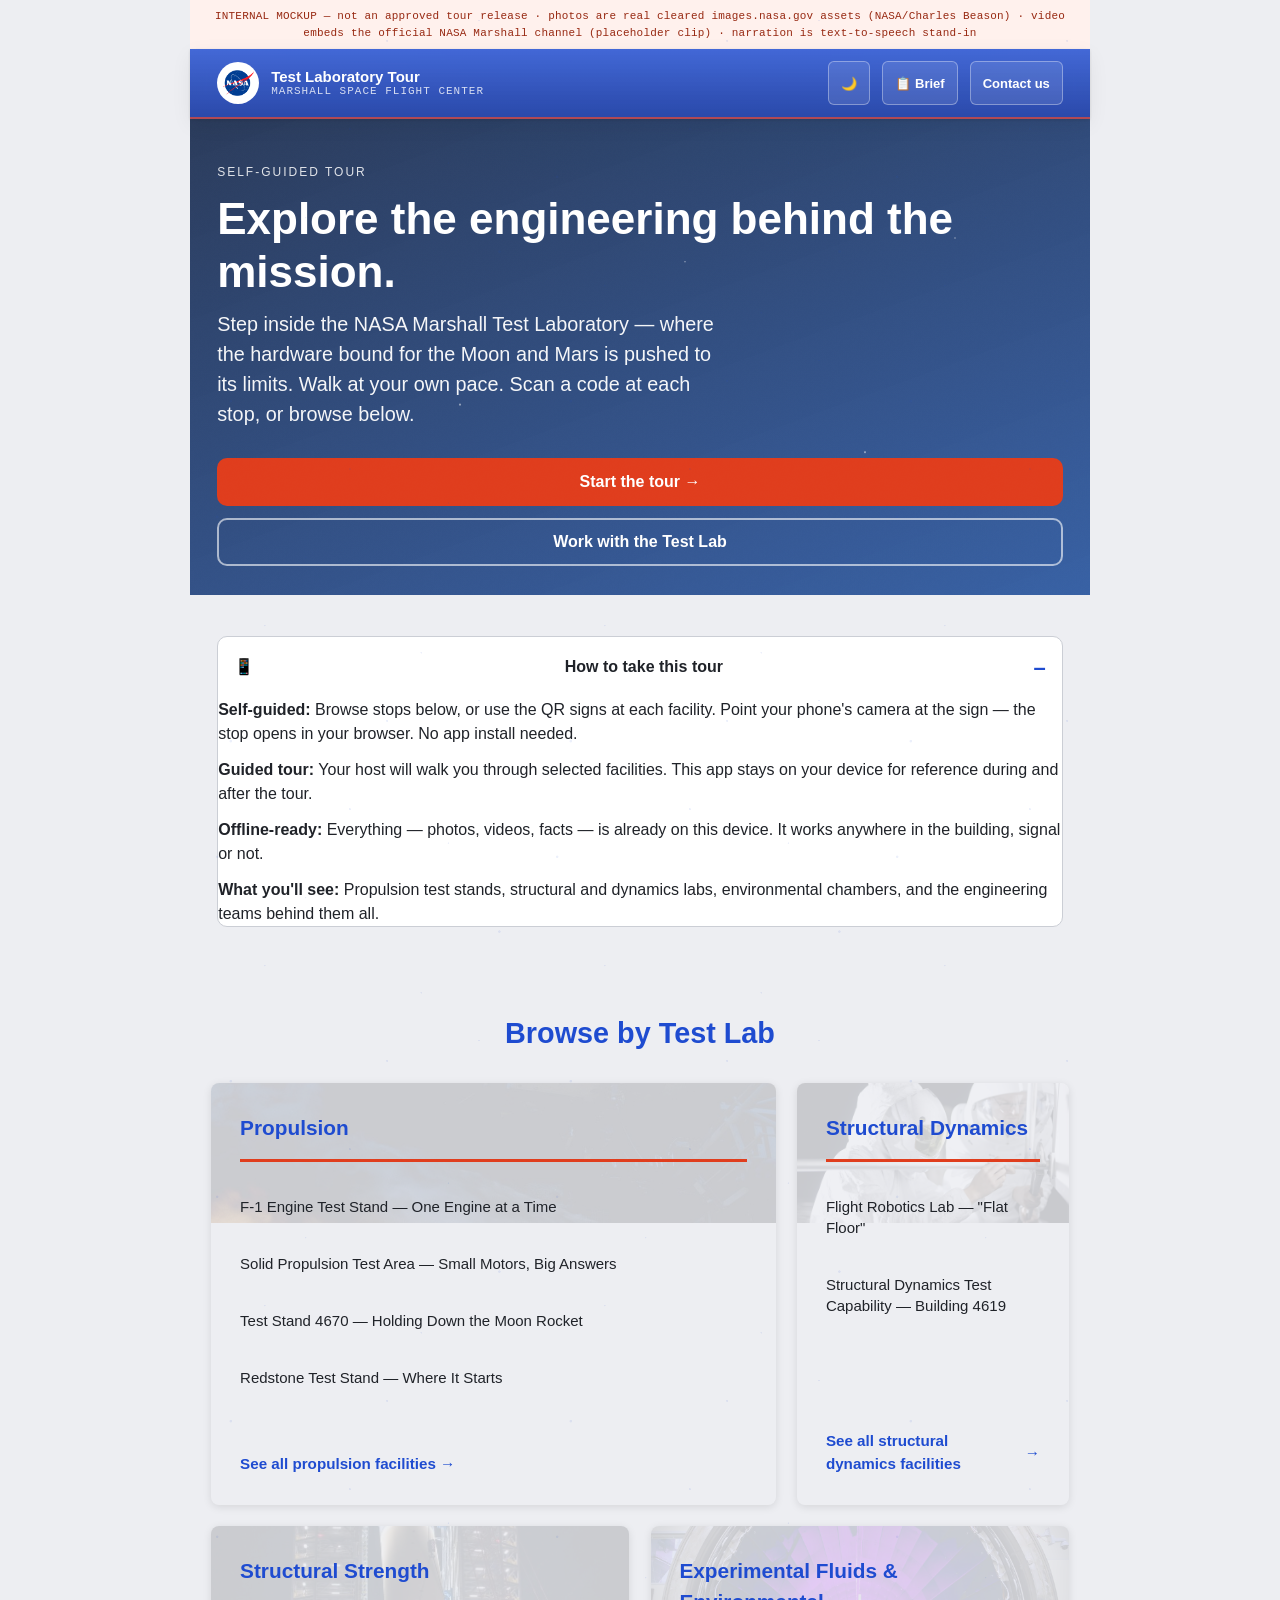
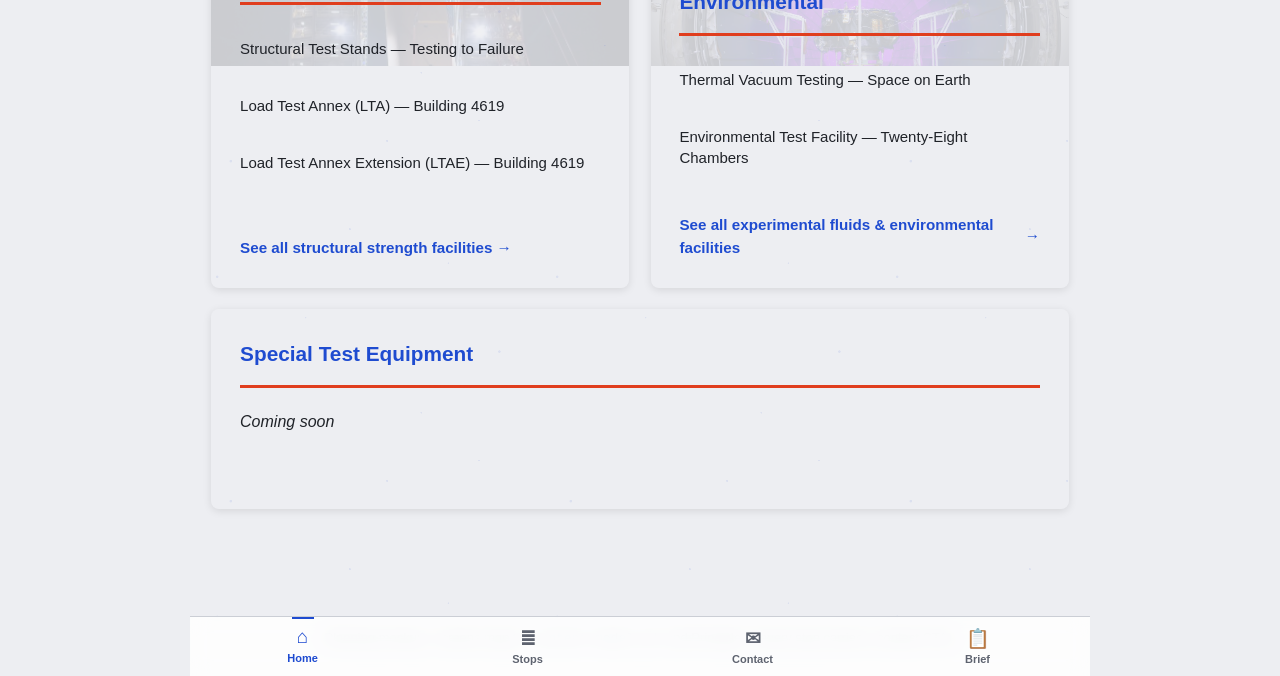
==== commit f9146a53: "Restore missing content: Work with Test Lab CTAs, OnePager links, tour instructions - Add Work with " ====
--- a/tourapp/index.html
+++ b/tourapp/index.html
@@ -45,6 +45,19 @@
         </div>
       </div>
 
+      <!-- Tour Instructions -->
+      <div class="pad" style="padding-top:var(--space-lg)">
+        <details class="acc" open>
+          <summary><span>📱</span> How to take this tour</summary>
+          <div class="accbody">
+            <p><strong>Self-guided:</strong> Browse stops below, or use the QR signs at each facility. Point your phone's camera at the sign — the stop opens in your browser. No app install needed.</p>
+            <p><strong>Guided tour:</strong> Your host will walk you through selected facilities. This app stays on your device for reference during and after the tour.</p>
+            <p><strong>Offline-ready:</strong> Everything — photos, videos, facts — is already on this device. It works anywhere in the building, signal or not.</p>
+            <p style="margin-bottom:0"><strong>What you'll see:</strong> Propulsion test stands, structural and dynamics labs, environmental chambers, and the engineering teams behind them all.</p>
+          </div>
+        </details>
+      </div>
+
       <!-- Lab Categories Section -->
       <div class="lab-section">
         <h2>Browse by Test Lab</h2>
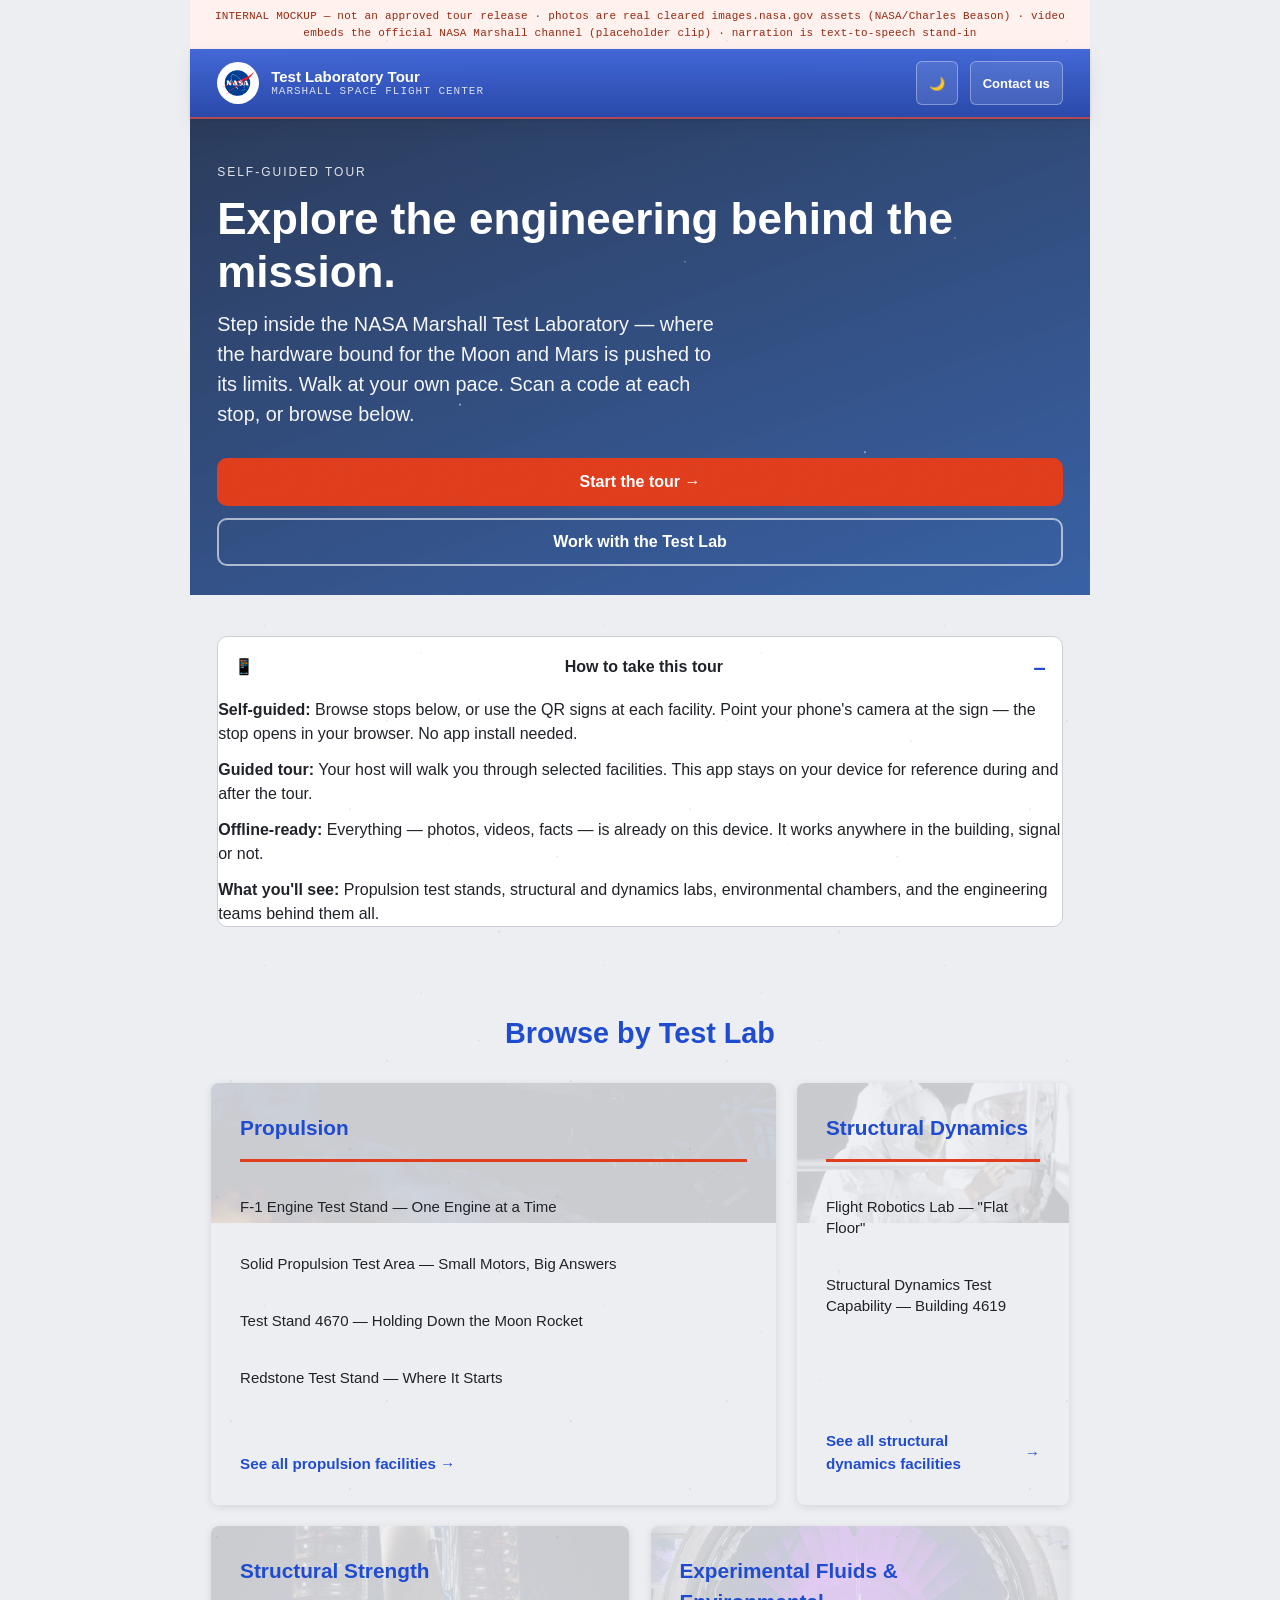
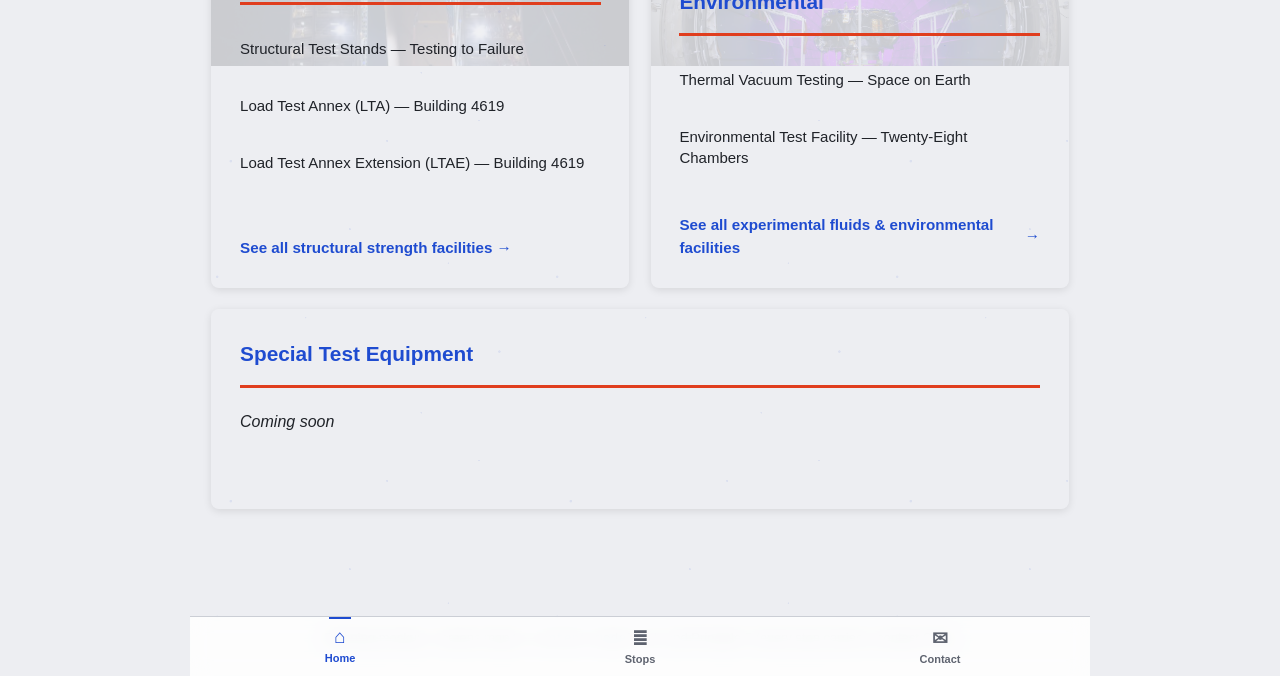
==== commit aceebb0d: "Remove Brief section and add More Info tab - Removed Brief button from header and bottom navigation " ====
--- a/tourapp/index.html
+++ b/tourapp/index.html
@@ -27,7 +27,6 @@
     </div>
     <div class="spacer"></div>
     <button class="barbtn" id="theme-toggle" onclick="toggleTheme()" aria-label="Toggle dark mode">🌙</button>
-    <button class="barbtn" onclick="show('brief')">📋 Brief</button>
     <button class="barbtn" onclick="show('contact')">Contact us</button>
   </header>
 
@@ -152,8 +151,9 @@
       </div>
     </section>
 
-    <!-- ============ PROJECT BRIEF (for reviewers) ============ -->
-    <section id="brief" class="view brief" aria-label="Project brief">
+    <!-- ============ PROJECT BRIEF - REMOVED ============ -->
+    <!-- Brief section removed - internal documentation not needed for public site -->
+    <section id="brief" class="view brief" aria-label="Project brief" style="display:none">
       <div class="pad">
         <p style="color:var(--nasa-blue);font-size:12px;letter-spacing:2px;text-transform:uppercase;font-weight:700;margin:0">For reviewers</p>
         <h1>Project Brief — Test Lab Self-Guided Tour</h1>
@@ -283,7 +283,6 @@
     <button id="tab-welcome" class="active" onclick="show('welcome')"><span class="gi" aria-hidden="true">⌂</span>Home</button>
     <button id="tab-map" onclick="show('map')"><span class="gi" aria-hidden="true">≣</span>Stops</button>
     <button id="tab-contact" onclick="show('contact')"><span class="gi" aria-hidden="true">✉</span>Contact</button>
-    <button id="tab-brief" onclick="show('brief')"><span class="gi" aria-hidden="true">📋</span>Brief</button>
   </nav>
 
   <footer class="note">
